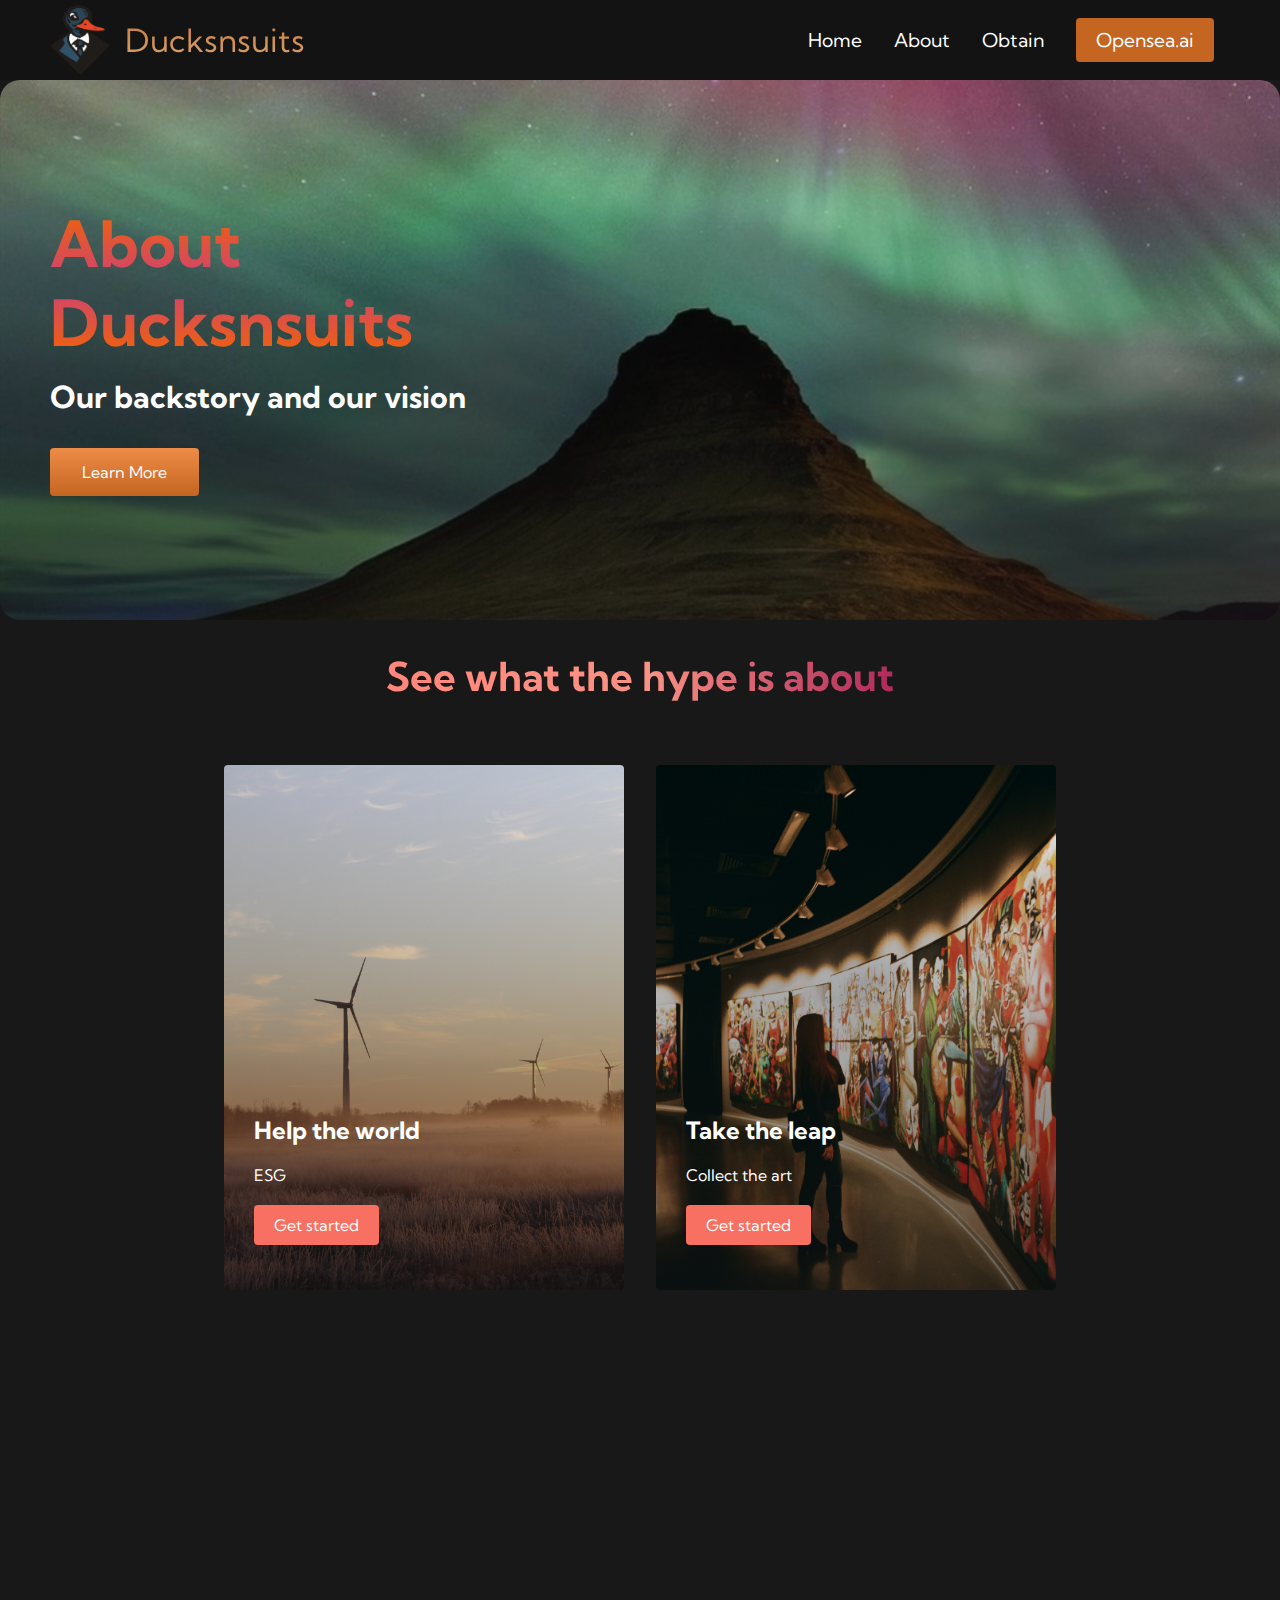
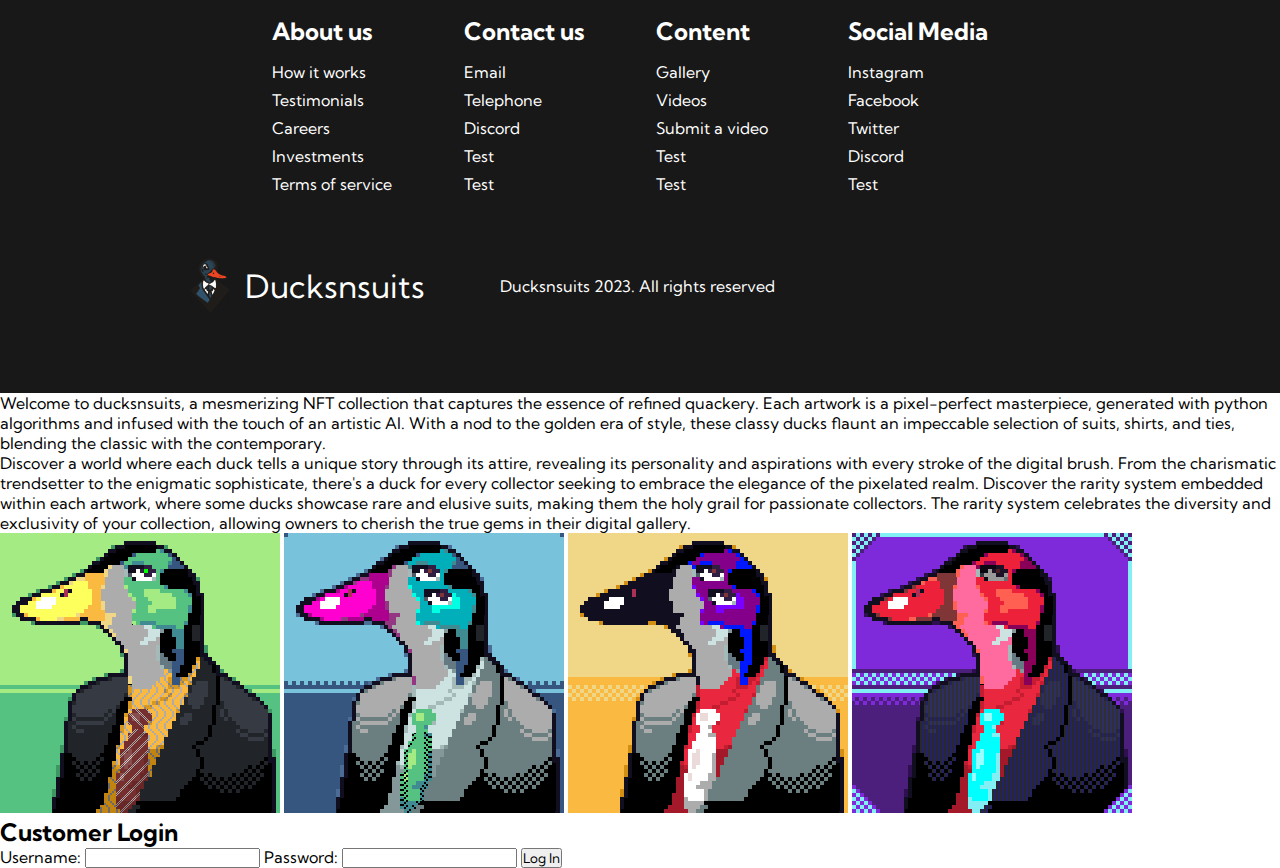
==== About.html @ a3a6890d "Add files via upload" ====
<!DOCTYPE html>

<html lang="en">
<head>
	<meta charset="UTF-8">
	<meta name="viewport" content="width=device-width, initial-scale=1.0">
    <title> Ducksnsuits </title>
    <link rel="stylesheet" href="appabout.css">
    <script src="Scripts/Aesthetic.js"></script>
    <link rel="Jsheet" href="Scripts/Login.js">
    <link rel="preconnect" href="https://fonts.googleapis.com"> 
    <link rel="preconnect" href="https://fonts.gstatic.com" crossorigin> 
    <link href="https://fonts.googleapis.com/css2?family=Kumbh+Sans:wght@400;500&display=swap" rel="stylesheet">
    <link href="/fontawesome-free-6.4.0-web/css/fontawesome.css" rel="stylesheet">
    <link href="/fontawesome-free-6.4.0-web/css/brands.css" rel="stylesheet">
    <link href="/fontawesome-free-6.4.0-web/css/solid.css" rel="stylesheet">

</head>

<body>
    <nav class = "navbar">
        <div class = "navbar__container">
            <a href="/index copy.html" id = "navbar__logo"> <img src="Pictures/iconlogo.PNG" alt="Ducksnsuits"> Ducksnsuits </a>
            <div class="navbar__toggle" id="mobile-menu">
                <span class="bar"></span><span class="bar"></span>
                <span class="bar"></span>
            </div>
            <ul class="navbar__menu">
                <li class="navbar__item">
                    <a href="index copy.html" class="navbar__links"> Home </a>
                </li>
                <li class="navbar__item">
                    <a href="/about.html" class="navbar__links"> About </a>
                </li>
                <li class="navbar__item">
                    <a href="/obtain.html" class="navbar__links"> Obtain </a>
                </li>
                <li class="navbar__btn">
                    <a href="/" class="button"> Opensea.ai </a>
                </li>
            </ul>
        </div>
    </nav>

    <script src = "Aesthetic.js"></script>

     <!-- Hero Section -->
	<div class="main">
        <div class="main__container">
            <div class="main__content">
                <!-- Main title -->
	            <h1>About</h1>
                <!-- Sub-titles -->
	            <h2> Ducksnsuits</h2>
                <p> Our backstory and our vision </p>
                <button class="main__btn"><a href="/">Learn More</a></button>
            </div>
        </div>
    </div>

    <!-- Services Section -->
    <div class="services">
        <h1>See what the hype is about</h1>
        <div class="services__container">
            <div class="services__card">
                <h2>Help the world</h2>
                <p>ESG</p>
                <button>Get started</button>
            </div>
            <div class="services__card">
                <h2>Take the leap</h2>
                <p>Collect the art</p>
                <button>Get started</button>
            </div>
        </div>
    </div>

    <!-- Footer Section -->
    <div class="footer__container">
        <div class="footer__links">
            <div class="footer__link--wrapper">
                <div class="footer__link--items">
                    <h2>About us</h2>
                    <a href="/">How it works</a>
                    <a href="/">Testimonials</a>
                    <a href="/">Careers</a>
                    <a href="/">Investments</a>
                    <a href="/">Terms of service</a>
                </div>
                <div class="footer__link--items">
                    <h2>Contact us</h2>
                    <a href="/">Email</a>
                    <a href="/">Telephone</a>
                    <a href="/">Discord</a>
                    <a href="/">Test</a>
                    <a href="/">Test</a>
                </div>
            </div>
            <div class="footer__link--wrapper">
                <div class="footer__link--items">
                    <h2>Content</h2>
                    <a href="/">Gallery</a>
                    <a href="/">Videos</a>
                    <a href="/">Submit a video</a>
                    <a href="/">Test</a>
                    <a href="/">Test</a>
                </div>
                <div class="footer__link--items">
                    <h2>Social Media</h2>
                    <a href="/">Instagram</a>
                    <a href="/">Facebook</a>
                    <a href="/">Twitter</a>
                    <a href="/">Discord</a>
                    <a href="/">Test</a>
                </div>
            </div>
        </div>
        <div class="social__media">
            <div class="social__media--wrap">
                <div class="footer__logo">
                    <a href="/"  id="footer__logo"><img src="Pictures/iconlogo.PNG" alt="Ducksnsuits">Ducksnsuits</a>
                </div>
                <p class="website__rights">Ducksnsuits 2023. All rights reserved</p>
                <div class="social__icons">
                    <a href="/" class="social__icon--link" target ="_blank">
                        <i class="fab fa-instagram"></i>
                    </a>
                    <a href="/" class="social__icon--link" target ="_blank">
                        <i class="fab fa-facebook"></i>
                    </a>
                    <a href="/" class="social__icon--link" target ="_blank">
                        <i class="fab fa-twitter"></i>
                    </a>
                    <a href="/" class="social__icon--link" target ="_blank">
                        <i class="fab fa-discord"></i>
                    </a>
                </div>
            </div>
        </div>
    </div>


	<!-- Information and pictures that transition in as you scroll down -->
	<div id="content">
		<p> Welcome to ducksnsuits, a mesmerizing NFT collection that captures the essence of refined quackery. Each artwork is a pixel-perfect masterpiece, generated with python algorithms and infused with the touch of an artistic AI. With a nod to the golden era of style, these classy ducks flaunt an impeccable selection of suits, shirts, and ties, blending the classic with the contemporary.</p>

        <p>Discover a world where each duck tells a unique story through its attire, revealing its personality and aspirations with every stroke of the digital brush. From the charismatic trendsetter to the enigmatic sophisticate, there's a duck for every collector seeking to embrace the elegance of the pixelated realm. Discover the rarity system embedded within each artwork, where some ducks showcase rare and elusive suits, making them the holy grail for passionate collectors. The rarity system celebrates the diversity and exclusivity of your collection, allowing owners to cherish the true gems in their digital gallery.</p>
            
            
            
		<img 
         class = "Artwork1"
         src="Pictures/duck28 copy.png"
         alt="Artwork 1"
         />

		<img
         class="Artwork2"
         src="Pictures/duck48 copy.png" 
         alt="Artwork 2"
         />

		<img
         class = "Artwork3"
         src="Pictures/duck46 copy.png" 
         alt="Artwork 3"
         />
        <img 
         class="Artwork4"
         src="Pictures/duck11 copy.png" 
         alt="Artwork 4"
         />
	

        <section id="customer-login">
            <h2>Customer Login</h2>
            <form>
                <label for="username">Username:</label>
                <input type="text" id="username" name="username" required>
                <label for="password">Password:</label>
                <input type="password" id="password" name="password" required>
                <button type="submit">Log In</button>
            </form>
        </section>
    </div>
    
</body>



</html>
---- appabout.css ----
* {
    box-sizing: border-box;
    margin: 0;
    padding: 0;
    font-family:'Kumbh Sans', sans-serif;
  }
  
  .navbar{
    background: #131313;
    height: 80px;
    display: flex;
    justify-content: center;
    align-items: center;
    font-size: 1.2rem;
    position: sticky;
    top: 0;
    z-index: 999;
  }
  
  .navbar__container{
    display: flex;
    justify-content: space-between;
    height: 80px;
    z-index: 1;
    width: 100%;
    max-width: 1300px;
    margin: 0 auto;
    padding: 0 50px;
  }
  
  #navbar__logo{
    background-color: #c46521;
    background-image: linear-gradient(to top, burlywood 0%, #c46521 100%);
    background-size: 100%;
    -webkit-background-clip: text;
    -moz-background-clip: text;
    -webkit-text-fill-color: transparent;
    -moz-text-fill-colour: transparent;
    display: flex;
    align-items: center;
    cursor: pointer;
    text-decoration: none;
    font-size: 2rem;
    
  }
  
  #navbar__logo img{
    float: left;
    width: 60px;
    height: 70px;
    background: #131313;
    margin-right: 15px;
    border-radius: 10px;
    border-color: #c5aa96;
  }
  
  
  .fa-gem{
    margin-right: 0.5rem;
  }
  
  .navbar__menu {
    display: flex;
    align-items: center;
    list-style: none;
    text-align: center;
  }
  
  .navbar__item{
    height: 80px;
  }
  
  .navbar__links{
    color: #fff;
    display: flex;
    align-items: center;
    justify-content: center;
    text-decoration: none;
    padding: 0 1rem;
    height: 100%;
  }
  
  .navbar__btn {
    display: flex;
    justify-content: center;
    align-items: center;
    padding: 0 1rem;
    width: 100%;
  }
  
  .button{
    display: flex;
    justify-content: center;
    align-items: center;
    text-decoration: none;
    padding: 10px 20px;
    height: 100%;
    width: 100%;
    border: none;
    outline: none;
    border-radius: 4px;
    background:#c46521;
    color: #fff;
  }
  
  .button:hover {
    background: #4837ff;
    transition: all 0.4s ease;
  }
  
  .navbar__links:hover {
    color: #c46521;
    transition: all 0.3s ease;
  }
  
  
  
  @media screen and (max-width: 960px) {
    .navbar__container {
      display: flex;
      justify-content: space-between;
      height: 80px;
      z-index: 1;
      width: 100%;
      max-width: 1300px;
      padding: 0;
    }
  
    .navbar__menu{
      display: grid;
      grid-template-columns: auto;
      margin: 0;
      width: 100%;
      position: absolute; 
      top: -1000px;
      opacity: 0;
      transition: all 0.7s ease;
      height: 50vh;
      z-index: -1;
      background: #131313;
    }
  
    .navbar__menu.active {
      background: #131313;
      top: 100%;
      opacity: 1;
      transition: all 0.5s ease;
      z-index: 99;
      height: 50vh;
      font-size: 1.6rem;
    }
  
    #navbar__logo {
      padding-left: 25px;
    }
  
    .navbar__toggle .bar {
      width: 25px;
      height: 3px;
      margin: 5px auto;
      transition: all 0.3s ease-in-out;
      background: #fff;
    }
  
    .navbar__item{
      width: 100%;
    }
  
    .navbar__links{
      text-align: center;
      padding: 2rem;
      width: 100%;
      display: table;
    }
  
    #mobile-menu{
      position: absolute;
      top: 20%;
      right: 5%;
      transform: translate(5%, 20%);
    }
  
    .navbar__btn{
      padding-bottom: 2rem;
    }
  
    .button{
      display: flex;
      justify-content: center;
      align-items: center;
      width: 80%;
      height: 80px;
      margin: 0;
    }
  
    .navbar__toggle .bar{
      display: block;
      cursor: pointer;
    }
  
    #mobile-menu.is-active .bar:nth-child(2){
      opacity: 0;
    }
  
    #mobile-menu.is-active .bar:nth-child(1){
      transform: translateY(8px) rotate(45deg);
    }
  
    #mobile-menu.is-active .bar:nth-child(3){
      transform: translateY(-8px) rotate(-45deg);
    }
  
  }
  
  /* Hero Section */
  .main {
    background-color: #181818;
  }
  
  .main__container{
    display: grid;
    grid-template-columns: 1fr 1fr;
    align-items: center;
    justify-self: center;
    margin: 0 auto;
    height: 60vh;
    background-image: linear-gradient(
        to bottom, rgba(0,0,0,0) 0%,
         rgba(17,17,17,0.6) 100%
         ),
         url('Pictures/Mountain.jpg');
    background-position: 25%;
    background-size:cover;
    background-position-y: 20%;
    z-index: 1;
    width: 100%;
    max-width: 1300px;
    padding: 0 50px;
    border-radius: 20px;
    position: relative;
    color: #fff;
  }

  
  
  .main__content h1{
    font-size: 4rem;
    background-color: #f26500;
    background-image: linear-gradient(to top, #ce4177 0%, #f26500 100%);
    background-size: 100%;
    -webkit-background-clip: text;
    -moz-background-clip: text;
    -webkit-text-fill-color: transparent;
    -moz-text-fill-colour:transparent;
  }
  
  .main__content h2{
    font-size: 4rem;
    background-color: #c46521;
    background-image: linear-gradient(to top,  #f26500 0%, #ce4177 100%);
    background-size: 100%;
    -webkit-background-clip: text;
    -moz-background-clip: text;
    -webkit-text-fill-color: transparent;
    -moz-text-fill-colour:transparent;
  }
  
  .main__content p{
    margin-top: 1rem;
    font-size: 1.9rem;
    font-weight: 700;
    color: #fff;
  }
  
  .main__btn{
    font-size: 1rem;
    background-image: linear-gradient(to top, #c46521 0%, #ed8c47 100% );
    padding: 14px 32px;
    border: none;
    border-radius: 4px;
    color: #fff;
    margin-top: 2rem;
    cursor: pointer;
    position: relative;
    transition: all 0.35s;
    outline: none;
  }
  
  .main__btn a{
    position: relative;
    z-index: 2;
    color: #fff;
    text-decoration: none;
  }
  
  .main__btn:after{
    position: absolute;
    content: '';
    top: 0;
    left: 0;
    width: 0;
    height: 100%;
    background: #efa3a3;
    transition: all 0.35s;
    border-radius: 4px;
  }
  
  .main__btn:hover{
    color: #c46521;
  }
  
  .main__btn:hover:after{
    width: 100%;
  }
  
  .main__img--container{
    text-align: center;
  }
  
  .main__img--container{
    text-align: center;
  }

  .Artwork{
    margin-top: 0.5rem;
    height:55%;
    width: 60%;
  }
  


  
  /* Mobile Responsive */
  @media screen and (max-width: 768px){
    .main__container{
      display: grid;
      grid-template-columns: auto;
      align-items: center;
      justify-self: center;
      width: 100%;
      margin: 0 auto;
      height: 90vh;
    }
  
    .main__content{
      text-align: center;
      margin-bottom:2rem;
    }
  
    .main__content h1{
      font-size: 2.5rem;
      margin-top: 2rem;
    }
  
    .main__content h2{
      font-size: 3rem;
    }
  
    .main__content p{
      margin-top: 1rem;
      font-size: 1.5rem;
    }
  
    .main__img--container{
      text-align: center;
    }
  
    .Artwork{
      margin-top: 0.5rem;
    }
  }
  
  @media screen and (max-width: 480px) {
    .main__content h1{
      font-size: 2rem;
      margin-top: 3rem;
    }
  
    .main__content h2{
      font-size: 2rem;
    }
  
    .main__content p{
      margin-top: 2rem;
      font-size: 1.5rem;
    }
  
    .main__btn{
      padding: 12px 36px;
      margin: 2.5rem 0;
    }
  
  
    .main__img--container{
      text-align: center;
      margin-top: 1rem;
  
    }
  
    .Artwork{
      margin-top: 1rem;
    }
    
  }
  
  /* Services Section CSS*/
  .services{
    background-color: #181818;
    display: flex;
    flex-direction: column;
    align-items: center;
    height: 100vh;
  }
  
  .services h1{
    background-color: #c46521;
    background-image: linear-gradient(
      to  right,
      #ff8177 0%,
      #ff867a 0%,
      #ff8c7f 21%,
      #f99185 52%,
      #cf556c 78%,
      #b12a5b 100%
    );
    background-size: 100%;
    margin-top: 2rem;
    margin-bottom: 3rem;
    font-size: 2.5rem;
    -webkit-background-clip: text;
    -moz-background-clip: text;
    -webkit-text-fill-color: transparent;
    -moz-text-fill-colour:transparent;
  }
  
  .services__container{
    display: flex;
    justify-content: center;
    flex-wrap: wrap;
  }
  
  .services__card{
    margin: 1rem;
    height: 525px;
    width: 400px;
    border-radius: 4px;
    background-image: linear-gradient(
      to bottom, rgba(0,0,0,0) 0%,
       rgba(17,17,17,0.6) 100%
       ),
      url(/Pictures/pic1.jpg);
    background-size: cover;
    position: relative;
    color: #fff;
  }
  
  .services__card:nth-child(2) {
    background-image: linear-gradient(
      to bottom, rgba(0,0,0,0) 0%,
       rgba(17,17,17,0.6) 100%
       ),
      url(/Pictures/pic2.jpg);
  }
  
  .services h2 {
    position: absolute;
    top: 350px;
    left: 30px;
  }
  
  .services__card p {
    position: absolute;
    top: 400px;
    left: 30px;
  }
  
  .services__card button {
    color: #fff;
    padding: 10px 20px;
    border: none;
    outline: none;
    border-radius: 4px;
    background: #f77062;
    position: absolute;
    top: 440px;
    left: 30px;
    font-size: 1rem;
    cursor: pointer;
  }
  
  .services__card:hover {
    transform: scale(1.075);
    transition: 0.3s ease-in;
    cursor: pointer;
  }
  
  @media screen and (max-width: 960px) {
    .services{
      height: 1000px;
    }
  
    .services h1 {
      font-size: 2rem;
      margin-top:6rem;
    }
    
  }
  
  @media screen and (max-width: 480px) {
    .services{
      height: 1400px;
    }
  
    .services h1{
      font-size: 1.2rem;
    }
  
    .services__card {
      width: 300px
    }
    
  }
  
  /* Footer CSS */
  .footer__container{
    background-color: #181818;
    padding: 5rem 0;
    display: flex;
    flex-direction: column;
    justify-content: center;
    align-items: center;
  }
  
  #footer__logo img{
    float: left;
    display: flex;
    align-items: center;
    width: 40px;
    height: 55px;
    background: #181818;
    margin-right: 15px;
    border-radius: 50px;
    border-color: #c5aa96;
    cursor: pointer;
    text-decoration: none;
    font-size: 2rem;
  }
  
  .footer__logo a {
    display: flex;
    align-items: center;
    cursor: pointer;
    text-decoration: none;
    font-size: 2rem;
    color: #fff;
  }
  
  .footer__links{
    width: 100%;
    max-width: 1000px;
    display: flex;
    justify-content: center;
  }
  
  .footer__link--wrapper {
    display: flex;
  }
  
  .footer__link--items{
    display: flex;
    flex-direction: column;
    align-items: flex-start;
    margin: 16px;
    text-align: left;
    width: 160px;
    box-sizing: border-box;
  }
  
  .footer__link--items h2 {
    margin-bottom: 16px;
  }
  
  .footer__link--items > h2  {
    color: #fff;
  }
  
  .footer__link--items a {
    color: #fff;
    text-decoration: none;
    margin-bottom: 0.5rem;
  }
  
  .footer__lnk--items a:hover {
    color: #e9e9e9;
    transition: 0.3s ease-out;
  }
  
  /* Social Icons */
  .social__icon--link{
    color: #fff;
    font-size: 24px;
  }
  
  .social__media {
    max-width: 1000px;
    width: 100%;
  }
  
  .social__media--wrap {
    display: flex;
    justify-content: space-between;
    align-items: center;
    width: 90%;
    max-width: 1000px;
    margin: 40px auto 0 auto;
  }
  
  .social__icons {
    display: flex;
    justify-content: space-between;
    align-items: center;
    width: 240px;
  }
  
  .social__logo {
    color: #fff;
    justify-content: flex-start;
    margin-left: 20px;
    cursor: pointer;
    text-decoration: none;
    font-size: 2rem;
    display: flex;
    align-items: center;
    margin-bottom: 16px;
  }
  
  .website__rights {
    color: #fff;
  }
  
  @media screen and (max-width: 820px ) {
    .footer__links{
      padding-top: 2rem;
    }
  
    #footer__logo {
      margin-bottom: 2rem;
    }
    
    .website__rights {
      margin-bottom: 2rem;
    }
  
    .footer__link--wrapper{
      flex-direction: column;
    }
  
    .social__media--wrap {
      flex-direction: column;
    }
  }
  
  @media screen and (max-width: 480px) {
    .footer__link--items {
      margin: 0;
      padding: 10px;
      width: 100%;
    }
    
  }
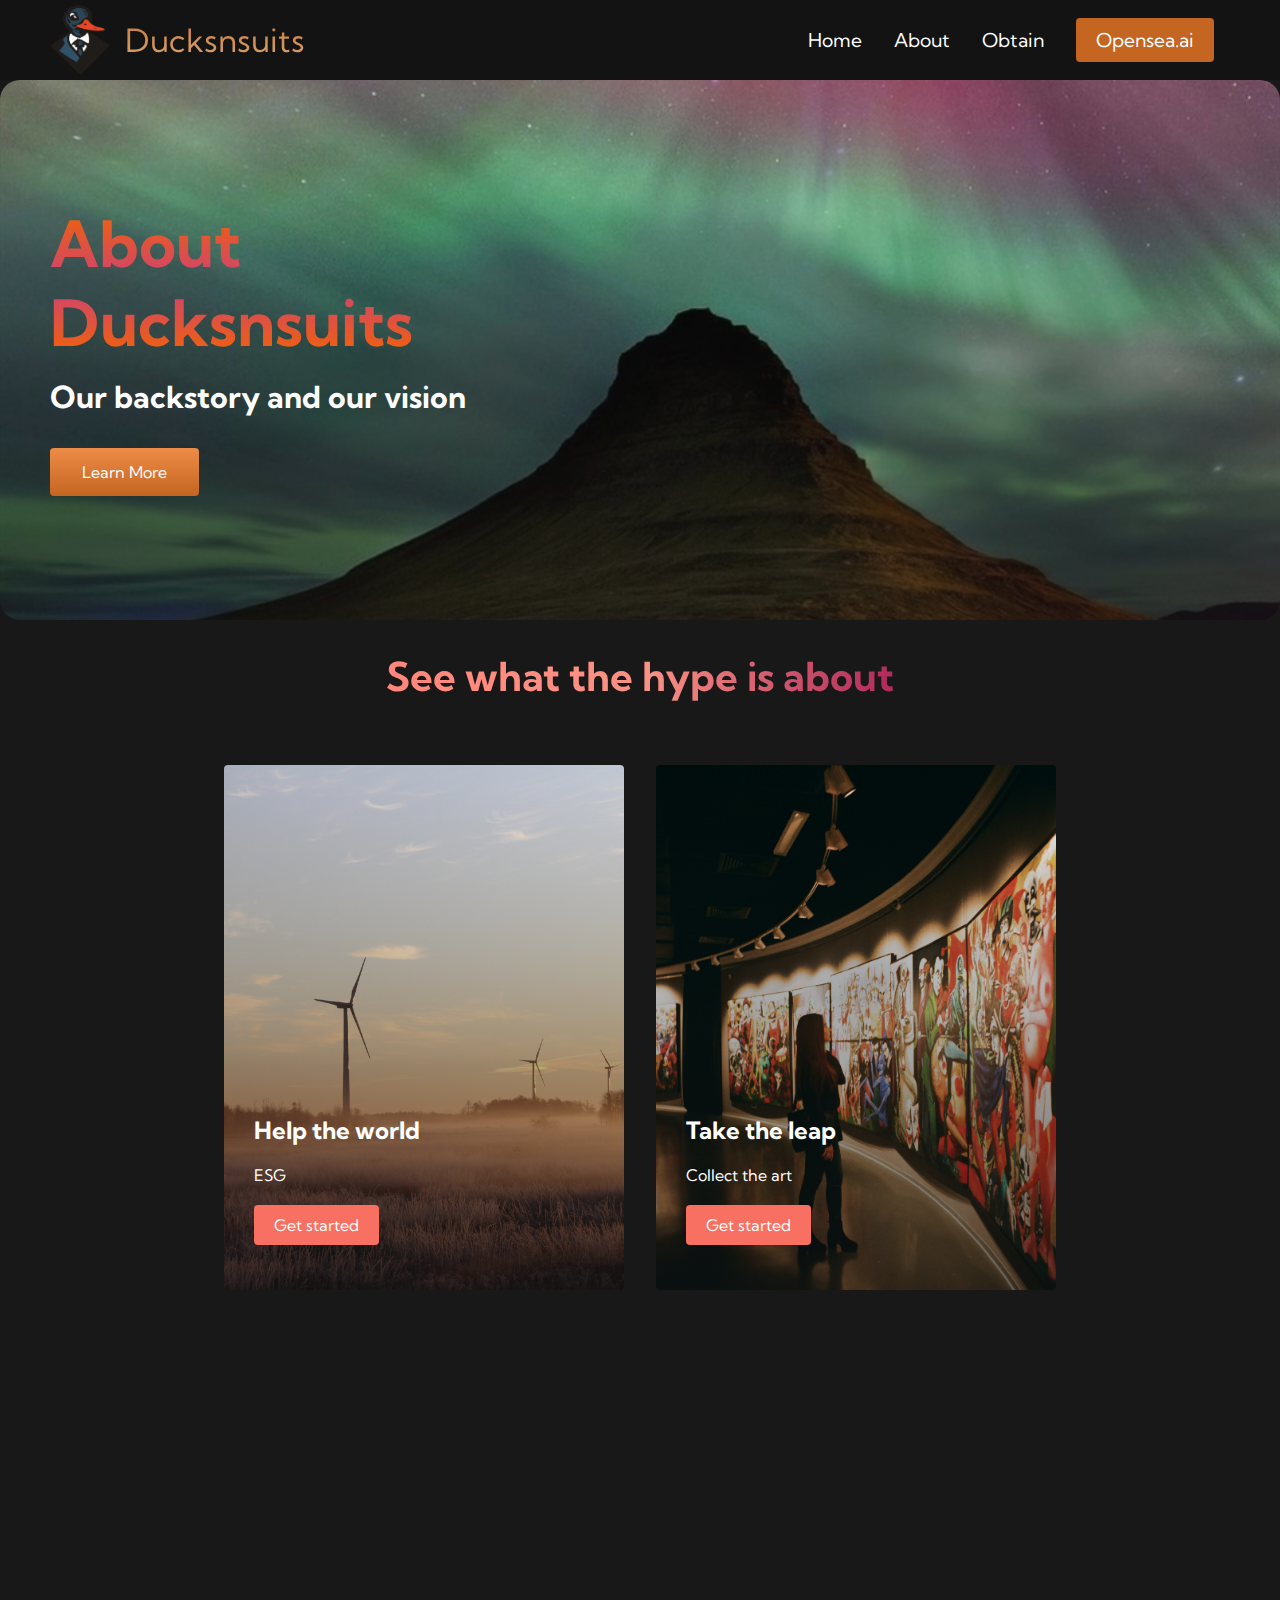
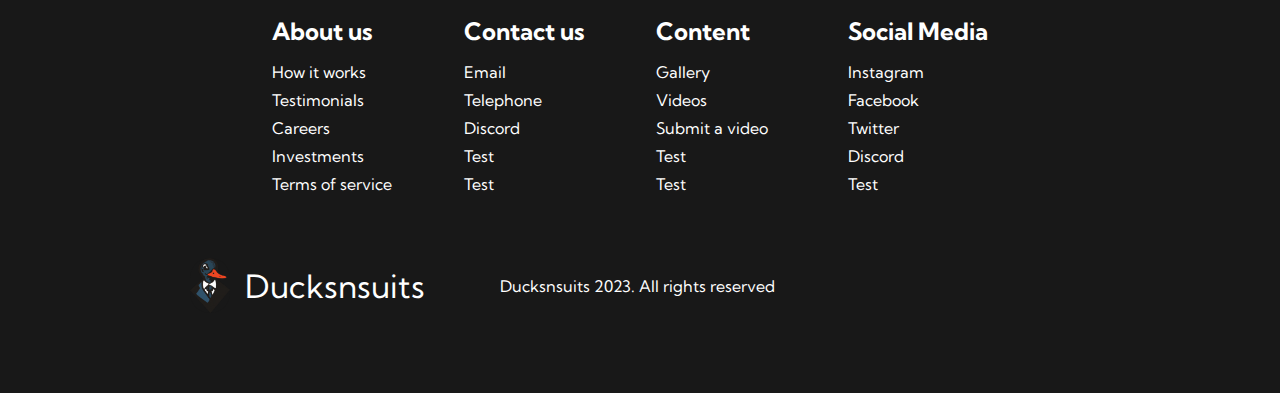
==== commit 5a2b1702: "Update About.html" ====
--- a/About.html
+++ b/About.html
@@ -138,51 +138,6 @@
             </div>
         </div>
     </div>
-
-
-	<!-- Information and pictures that transition in as you scroll down -->
-	<div id="content">
-		<p> Welcome to ducksnsuits, a mesmerizing NFT collection that captures the essence of refined quackery. Each artwork is a pixel-perfect masterpiece, generated with python algorithms and infused with the touch of an artistic AI. With a nod to the golden era of style, these classy ducks flaunt an impeccable selection of suits, shirts, and ties, blending the classic with the contemporary.</p>
-
-        <p>Discover a world where each duck tells a unique story through its attire, revealing its personality and aspirations with every stroke of the digital brush. From the charismatic trendsetter to the enigmatic sophisticate, there's a duck for every collector seeking to embrace the elegance of the pixelated realm. Discover the rarity system embedded within each artwork, where some ducks showcase rare and elusive suits, making them the holy grail for passionate collectors. The rarity system celebrates the diversity and exclusivity of your collection, allowing owners to cherish the true gems in their digital gallery.</p>
-            
-            
-            
-		<img 
-         class = "Artwork1"
-         src="Pictures/duck28 copy.png"
-         alt="Artwork 1"
-         />
-
-		<img
-         class="Artwork2"
-         src="Pictures/duck48 copy.png" 
-         alt="Artwork 2"
-         />
-
-		<img
-         class = "Artwork3"
-         src="Pictures/duck46 copy.png" 
-         alt="Artwork 3"
-         />
-        <img 
-         class="Artwork4"
-         src="Pictures/duck11 copy.png" 
-         alt="Artwork 4"
-         />
-	
-
-        <section id="customer-login">
-            <h2>Customer Login</h2>
-            <form>
-                <label for="username">Username:</label>
-                <input type="text" id="username" name="username" required>
-                <label for="password">Password:</label>
-                <input type="password" id="password" name="password" required>
-                <button type="submit">Log In</button>
-            </form>
-        </section>
-    </div>
     
 </body>
 
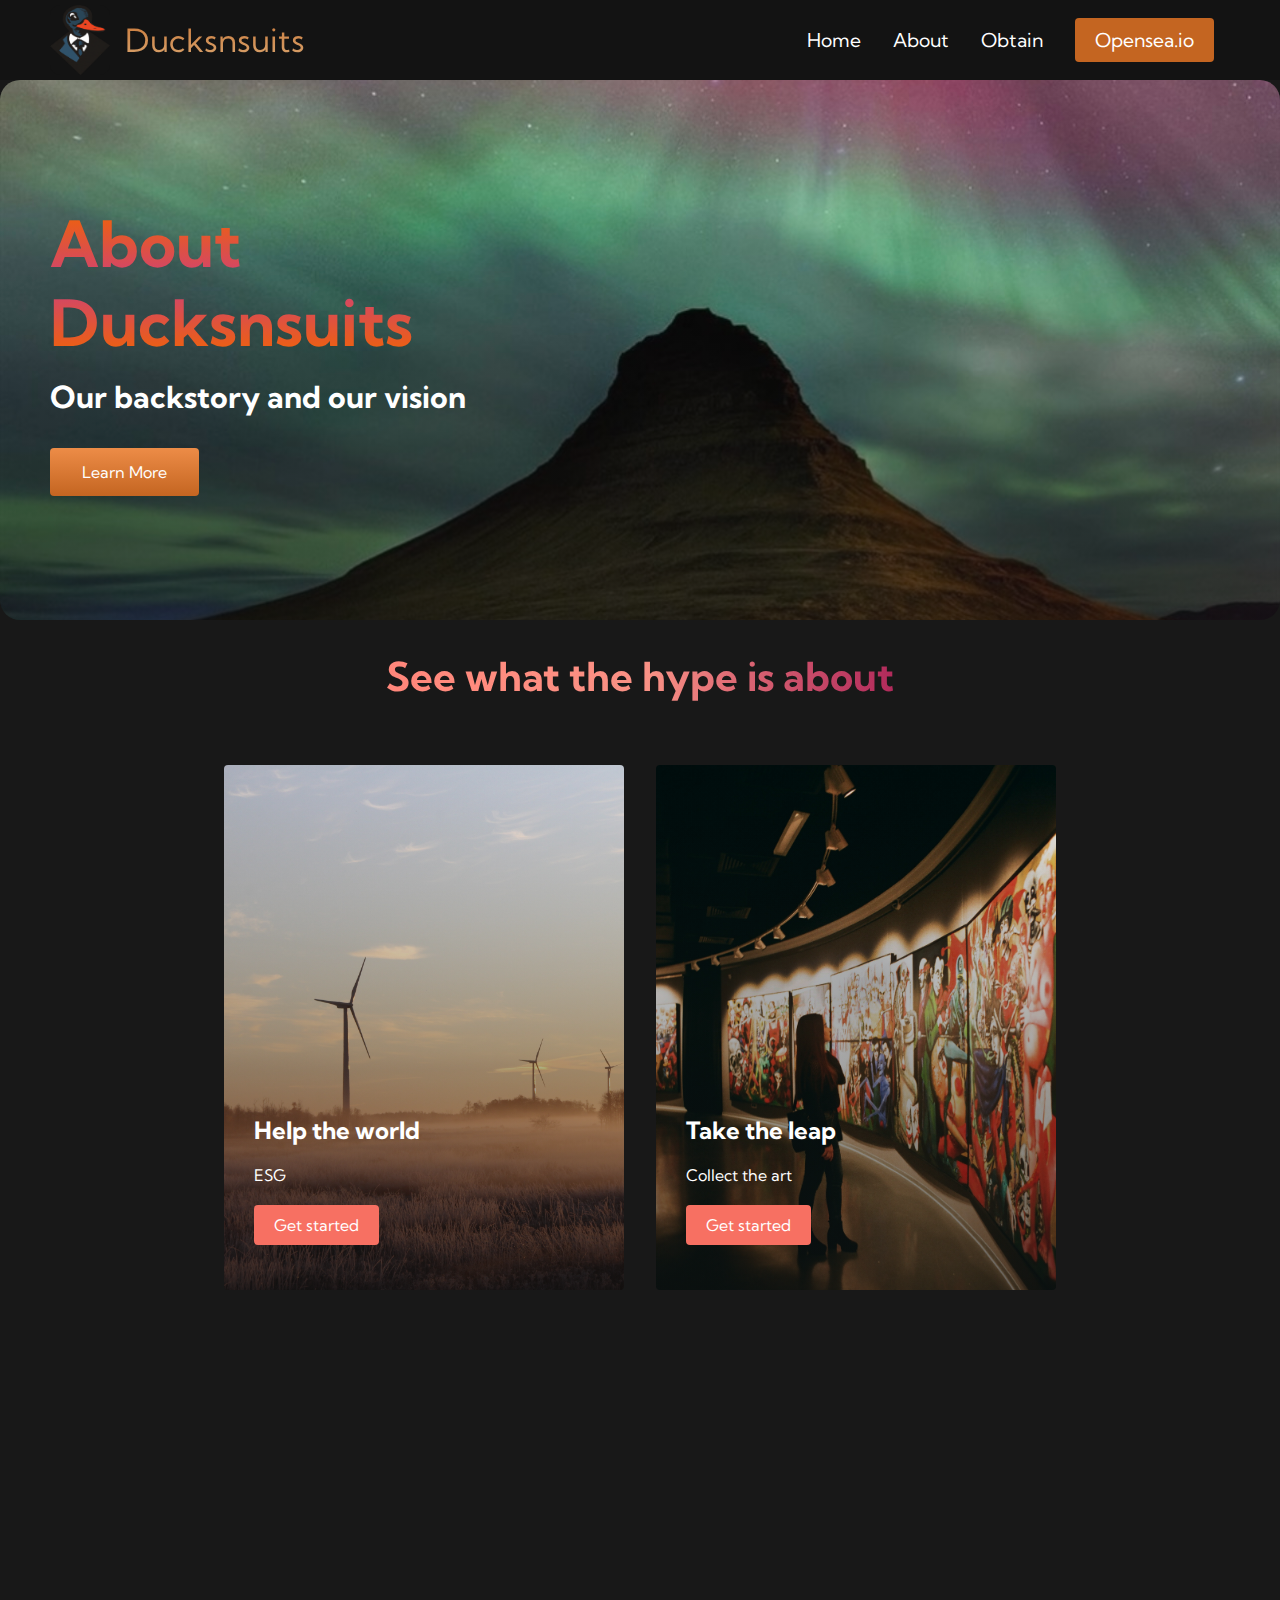
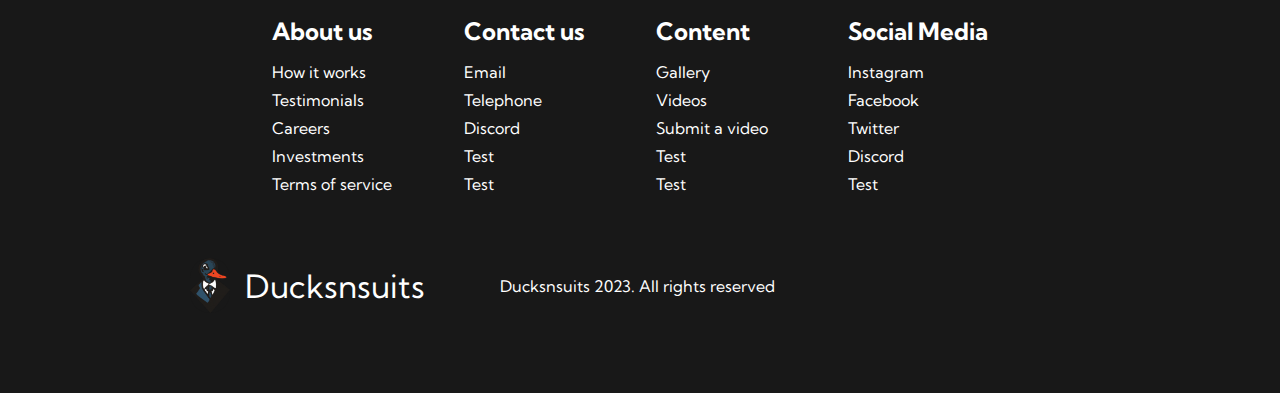
==== commit e8c0e587: "Update About.html" ====
--- a/About.html
+++ b/About.html
@@ -20,14 +20,14 @@
 <body>
     <nav class = "navbar">
         <div class = "navbar__container">
-            <a href="/index copy.html" id = "navbar__logo"> <img src="Pictures/iconlogo.PNG" alt="Ducksnsuits"> Ducksnsuits </a>
+            <a href="/index.html" id = "navbar__logo"> <img src="Pictures/iconlogo.PNG" alt="Ducksnsuits"> Ducksnsuits </a>
             <div class="navbar__toggle" id="mobile-menu">
                 <span class="bar"></span><span class="bar"></span>
                 <span class="bar"></span>
             </div>
             <ul class="navbar__menu">
                 <li class="navbar__item">
-                    <a href="index copy.html" class="navbar__links"> Home </a>
+                    <a href="/index.html" class="navbar__links"> Home </a>
                 </li>
                 <li class="navbar__item">
                     <a href="/about.html" class="navbar__links"> About </a>
@@ -36,7 +36,7 @@
                     <a href="/obtain.html" class="navbar__links"> Obtain </a>
                 </li>
                 <li class="navbar__btn">
-                    <a href="/" class="button"> Opensea.ai </a>
+                    <a href="https://opensea.io/collection/ducksnsuits" class="button"> Opensea.io </a>
                 </li>
             </ul>
         </div>
@@ -138,6 +138,7 @@
             </div>
         </div>
     </div>
+
     
 </body>
 
@@ -145,7 +146,6 @@
 
 </html>
 
-
    
         
   
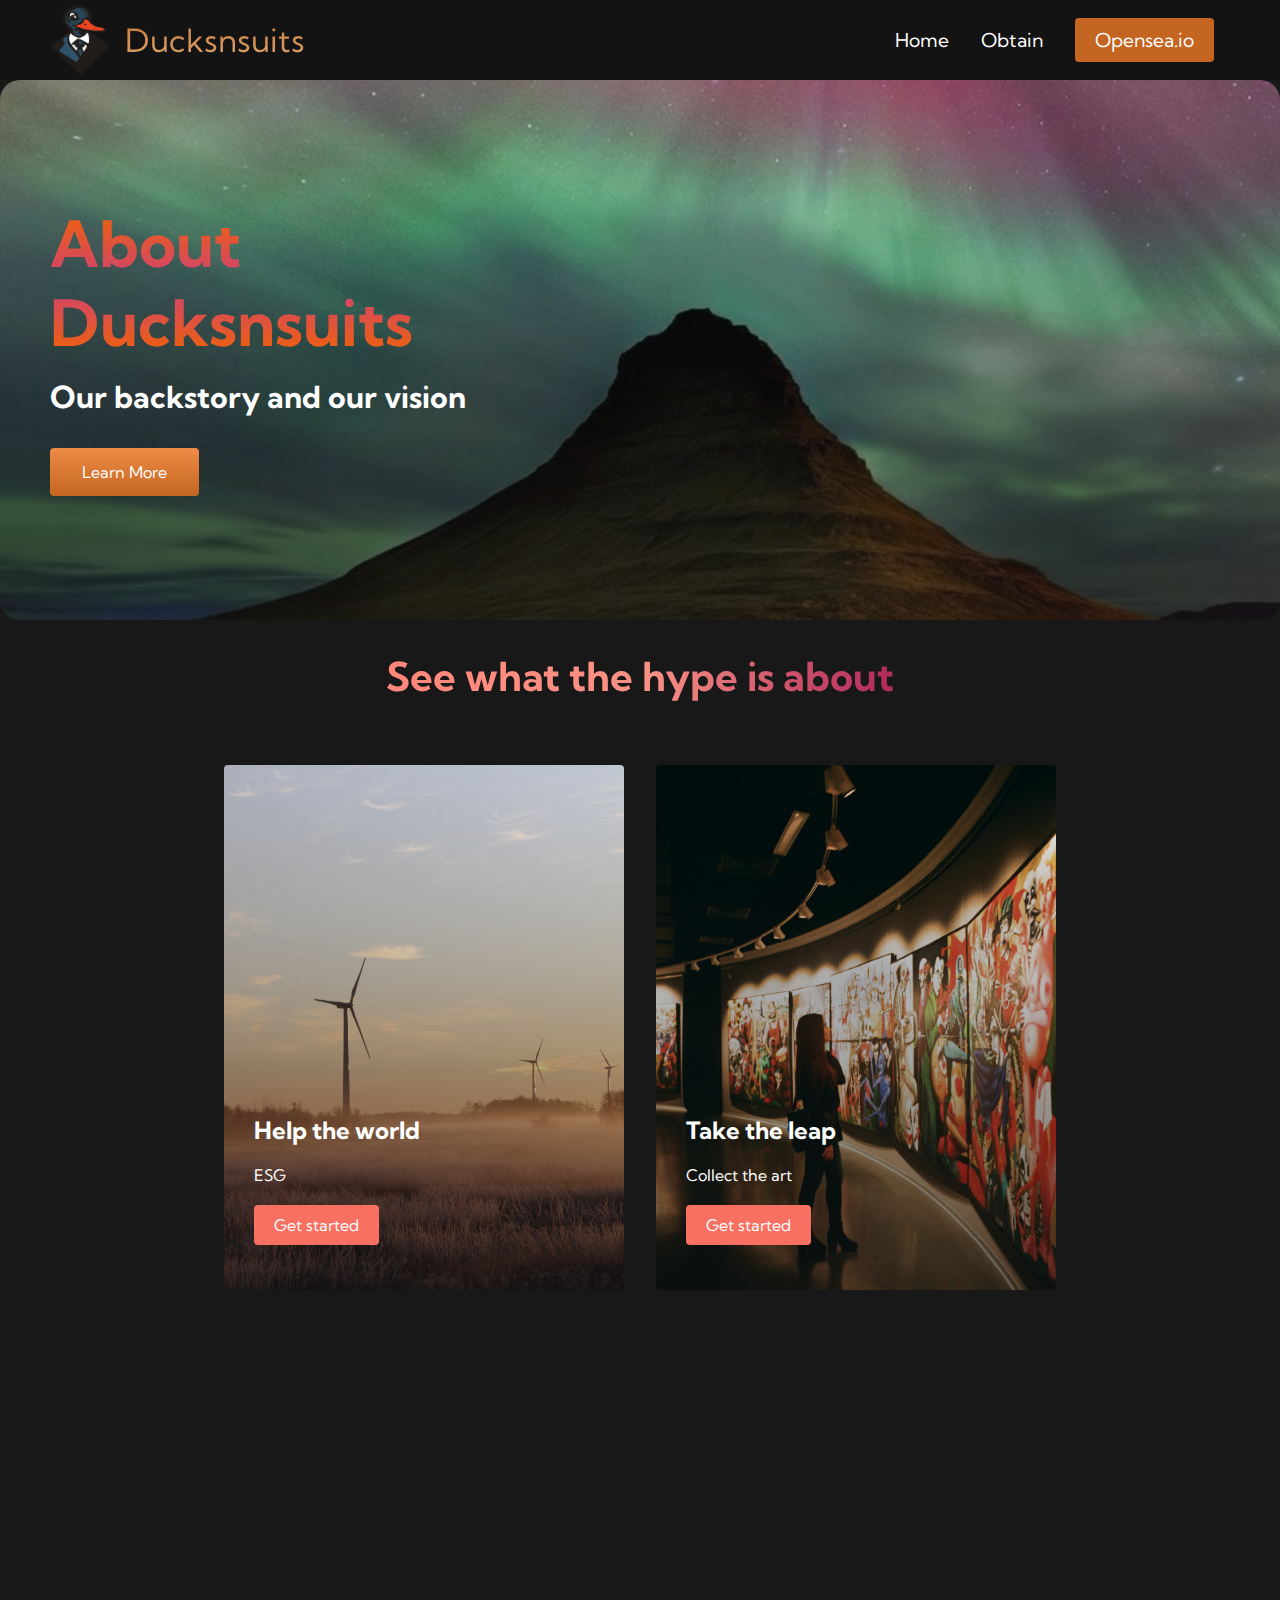
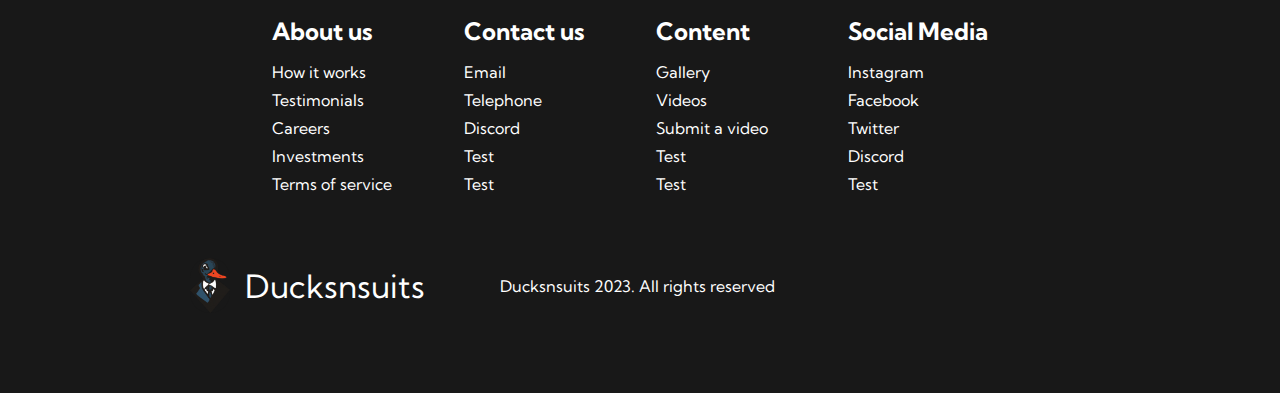
==== commit db8c8781: "Update About.html" ====
--- a/About.html
+++ b/About.html
@@ -29,9 +29,11 @@
                 <li class="navbar__item">
                     <a href="/index.html" class="navbar__links"> Home </a>
                 </li>
-                <li class="navbar__item">
+
+                <!--<li class="navbar__item">
                     <a href="/about.html" class="navbar__links"> About </a>
-                </li>
+                </li-->
+
                 <li class="navbar__item">
                     <a href="/obtain.html" class="navbar__links"> Obtain </a>
                 </li>
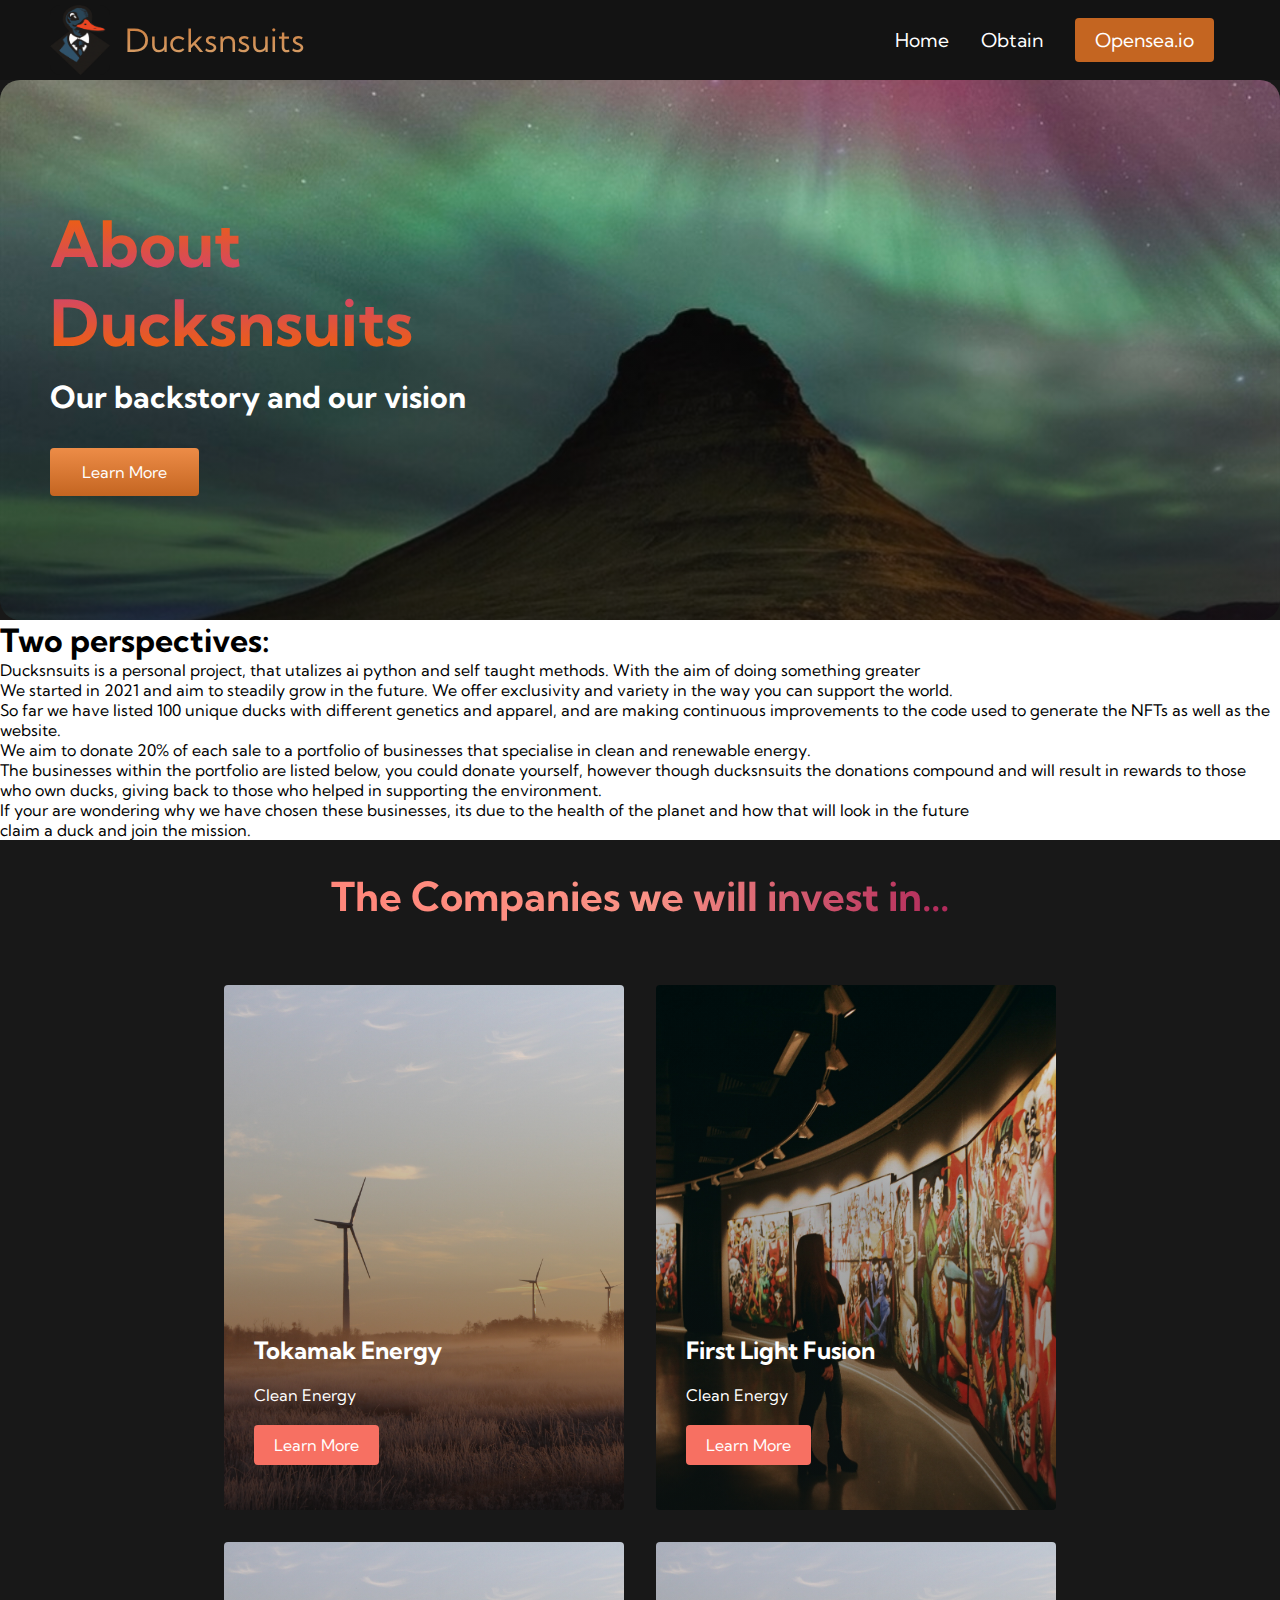
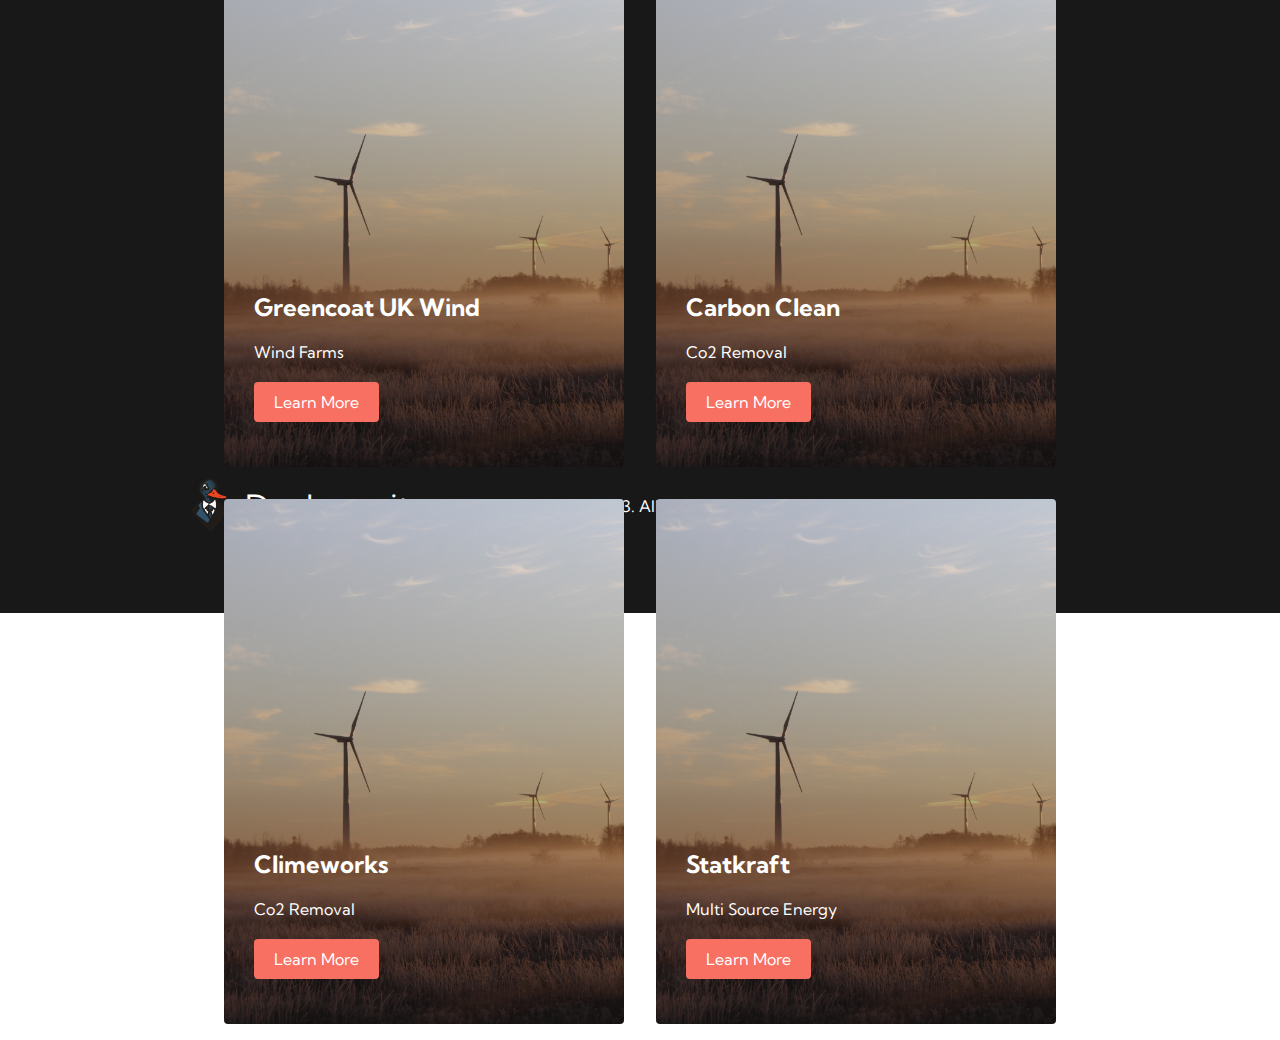
==== commit a8464f14: "Update About.html" ====
--- a/About.html
+++ b/About.html
@@ -60,19 +60,57 @@
         </div>
     </div>
 
+    <!-- About Intro Section-->
+    <div class="about__intro">
+        <h1>Two perspectives:</h1>
+        <div class="about__container">
+            <div class="about__card">
+                <P>Ducksnsuits is a personal project, that utalizes ai python and self taught methods. With the aim of doing something greater</P>
+                <p>We started in 2021 and aim to steadily grow in the future. We offer exclusivity and variety in the way you can support the world.</p>
+                <p>So far we have listed 100 unique ducks with different genetics and apparel, and are making continuous improvements to the code used to generate the NFTs as well as the website.</p>
+            </div>
+            <div class="about__card">
+                <p>We aim to donate 20% of each sale to a portfolio of businesses that specialise in clean and renewable energy.</p>
+                <p>The businesses within the portfolio are listed below, you could donate yourself, however though ducksnsuits the donations compound and will result in rewards to those  who own ducks, giving back to those who helped in supporting the environment.</p>
+                <p>If your are wondering why we have chosen these businesses, its due to the health of the planet and how that will look in the future</p>
+                <p>claim a duck and join the mission.</p>
+            </div>
+        </div>
+    </div>
+
     <!-- Services Section -->
     <div class="services">
-        <h1>See what the hype is about</h1>
+        <h1>The Companies we will invest in...</h1>
         <div class="services__container">
             <div class="services__card">
-                <h2>Help the world</h2>
-                <p>ESG</p>
-                <button>Get started</button>
+                <h2>Tokamak Energy</h2>
+                <p>Clean Energy</p>
+                <button>Learn More</button>
             </div>
             <div class="services__card">
-                <h2>Take the leap</h2>
-                <p>Collect the art</p>
-                <button>Get started</button>
+                <h2>First Light Fusion</h2>
+                <p>Clean Energy</p>
+                <button>Learn More</button>
+            </div>
+            <div class="services__card">
+                <h2>Greencoat UK Wind</h2>
+                <p>Wind Farms</p>
+                <button>Learn More</button>
+            </div>
+            <div class="services__card">
+                <h2>Carbon Clean</h2>
+                <p>Co2 Removal</p>
+                <button>Learn More</button>
+            </div>
+            <div class="services__card">
+                <h2>Climeworks</h2>
+                <p>Co2 Removal</p>
+                <button>Learn More</button>
+            </div>
+            <div class="services__card">
+                <h2>Statkraft</h2>
+                <p>Multi Source Energy</p>
+                <button>Learn More</button>
             </div>
         </div>
     </div>
--- a/appabout.css
+++ b/appabout.css
@@ -146,7 +146,7 @@
       opacity: 1;
       transition: all 0.5s ease;
       z-index: 99;
-      height: 50vh;
+      height: 40vh;
       font-size: 1.6rem;
     }
   
@@ -667,4 +667,4 @@
       width: 100%;
     }
     
-  }+  }
